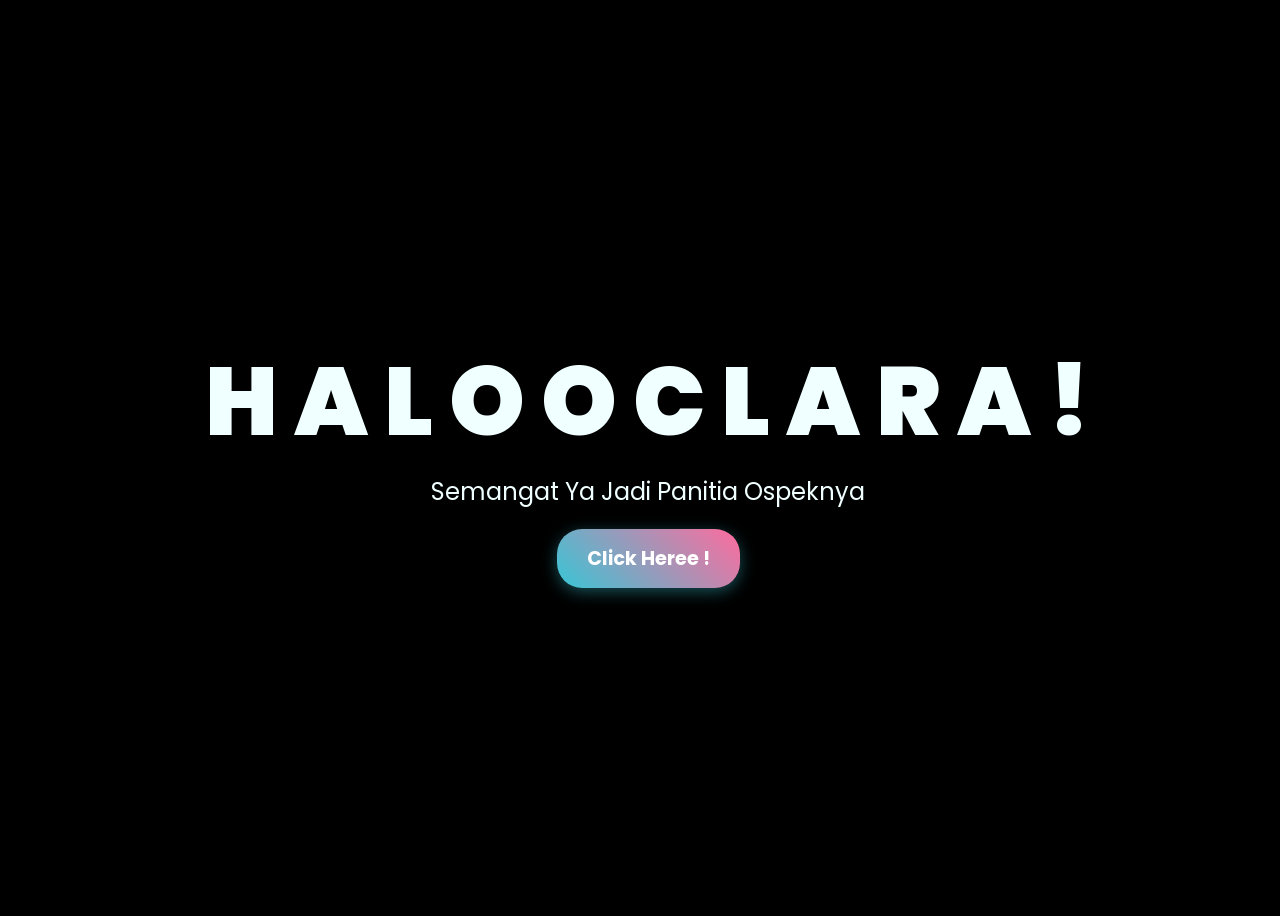
==== index.html @ 13ad7674 "Add files via upload" ====
<!DOCTYPE html>
<html lang="en">
<head>
    <meta charset="UTF-8">
    <meta http-equiv="X-UA-Compatible" content="IE=edge">
    <meta name="viewport" content="width=device-width, initial-scale=1.0">
    <link rel="stylesheet" href="style.css">
    <link rel="icon" href="flowers.png" type="image/x-icon">
    <title>Ini kado buat kmuu !! </3></title>
</head>
<body>
    <div class="greetings">
    <!-- silahkan menambah kata sesuai keinginan dengan <span>text...</span -->
        <span>H</span>
        <span>A</span>
        <span>L</span>
        <span>O</span>
        <span>O</span>
        <span>C</span>
        <span>L</span>
        <span>A</span>
        <span>R</span>
        <span>A</span>
        <span>!</span>
    
    </div>
    <div class="description">
        <span>Semangat Ya Jadi Panitia Ospeknya</span>
    </div>
    <div class="button">
        <button>
            <a href="flower.html">Click Heree !</a>
        </button>
        
    </div>
    <script src="main.js"></script>
</body>
</html>
---- style.css ----
@import url('https://fonts.googleapis.com/css2?family=Poppins:ital,wght@0,500;1,900&display=swap');
*{
    font-family: 'Poppins',cursive;
}
body{
    color: azure;
    width: 100%;
    height: 100vh;
    display: flex;
    flex-direction: column;
    align-items: center;
    justify-content: center;
    background-color: black;
}
.greetings{
    font-size: 6rem;
    font-weight: 900;
}
.greetings > span{
    animation: glow 2.5s ease-in-out infinite;
}
@keyframes glow {
    0%, 100% {
        color: #fff;
        text-shadow: 0 0 12px #39c6d6, 0 0 50px #39c6d6, 0 0 100px #39c6d6;
    }
    10%, 90% {
        color: #111;
        text-shadow: none;
    }
}

.greetings > span:nth-child(1) {
    animation-delay: 0s;
}
.greetings > span:nth-child(2) {
    animation-delay: 0.2s ;
}
.greetings > span:nth-child(3) {
    animation-delay: 0.4s ;
}
.greetings > span:nth-child(4) {
    animation-delay: 0.6s;
}
.greetings > span:nth-child(5) {
    animation-delay: 0.8s;
}
.greetings > span:nth-child(6) {
    animation-delay: 1s ;
}
.greetings > span:nth-child(7) {
    animation-delay: 1.2s ;
}
.greetings > span:nth-child(8) {
    animation-delay: 1.4s ;
}
.greetings > span:nth-child(9) {
    animation-delay: 1.6s ;
}
.greetings > span:nth-child(10) {
    animation-delay: 1.8s ;
}
.greetings > span:nth-child(11) {
    animation-delay: 2s ;
}
.greetings > span:nth-child(12) {
    animation-delay: 2.2s ;
}
.description{
    font-size: 1.5rem;
    margin-bottom: 20px;
}

.button button {
    background: linear-gradient(45deg, #39c6d6, #ff6b9d);
    border: none;
    padding: 15px 30px;
    font-size: 1.2rem;
    font-weight: bold;
    color: white;
    border-radius: 25px;
    cursor: pointer;
    box-shadow: 0 4px 15px rgba(57, 198, 214, 0.4);
    transition: all 0.3s ease;
    animation: pulse 2s infinite;
}

.button button:hover {
    transform: scale(1.05);
    box-shadow: 0 6px 20px rgba(57, 198, 214, 0.6);
    background: linear-gradient(45deg, #ff6b9d, #39c6d6);
}

.button a{
    text-decoration: none;
    font-size: 1.2rem;
    color: white;
    font-weight: bold;
}

@keyframes pulse {
    0% { box-shadow: 0 4px 15px rgba(57, 198, 214, 0.4); }
    50% { box-shadow: 0 4px 25px rgba(57, 198, 214, 0.8); }
    100% { box-shadow: 0 4px 15px rgba(57, 198, 214, 0.4); }
}

@media screen and (max-width:574px){
    .greetings{
        display: block;
        font-size: 3rem;
        font-weight: 500;
        text-align: center;
    }
    .description{
        font-size: 1rem;
    }
    
    .button a{
        font-size: .5rem;
    }
}
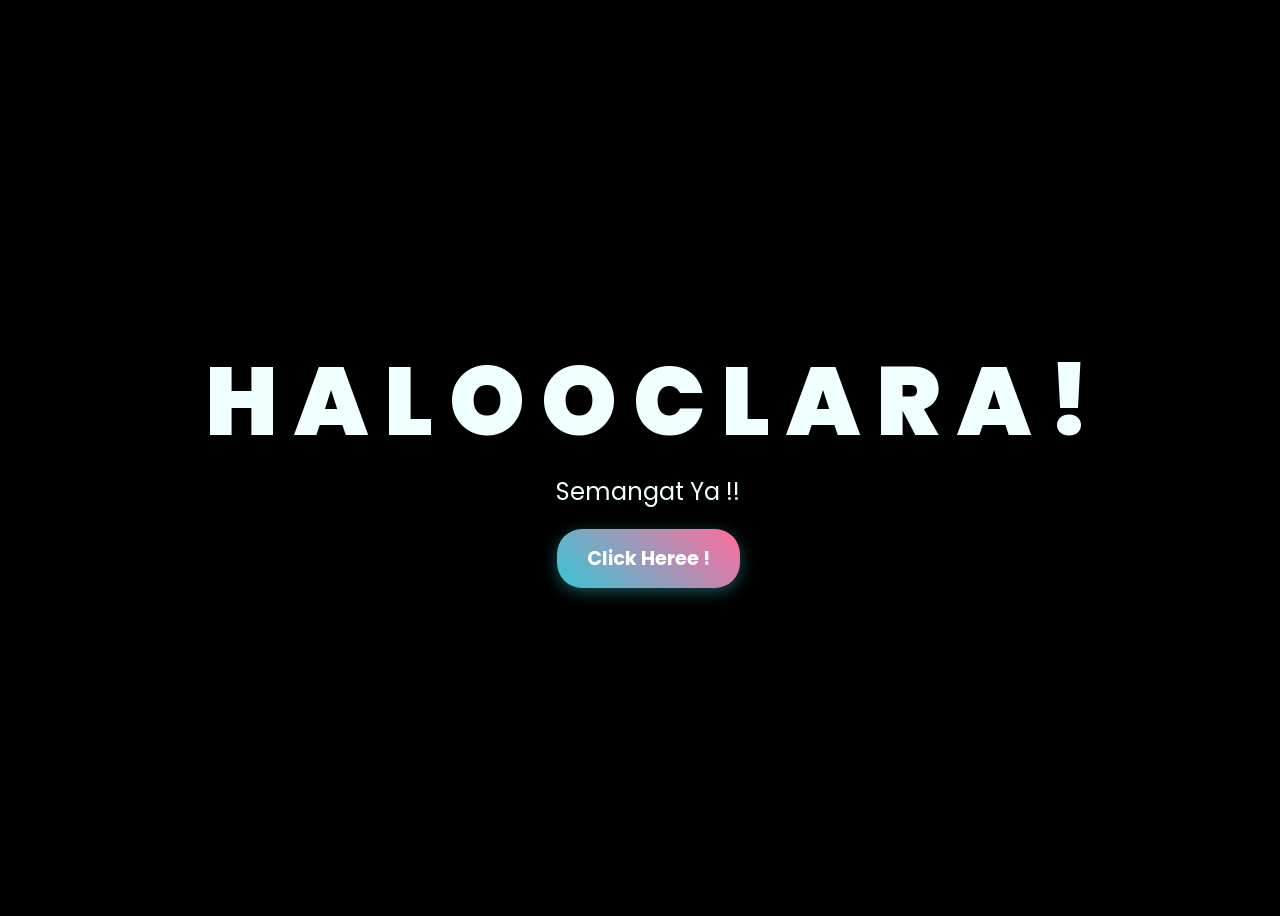
==== commit 3da1b55c: "Perbarui pesan dan judul" ====
--- a/index.html
+++ b/index.html
@@ -6,7 +6,7 @@
     <meta name="viewport" content="width=device-width, initial-scale=1.0">
     <link rel="stylesheet" href="style.css">
     <link rel="icon" href="flowers.png" type="image/x-icon">
-    <title>Ini kado buat kmuu !! </3></title>
+    <title>Ini kado buat uu !! </3></title>
 </head>
 <body>
     <div class="greetings">
@@ -25,7 +25,7 @@
     
     </div>
     <div class="description">
-        <span>Semangat Ya Jadi Panitia Ospeknya</span>
+        <span>Semangat Ya !!</span>
     </div>
     <div class="button">
         <button>
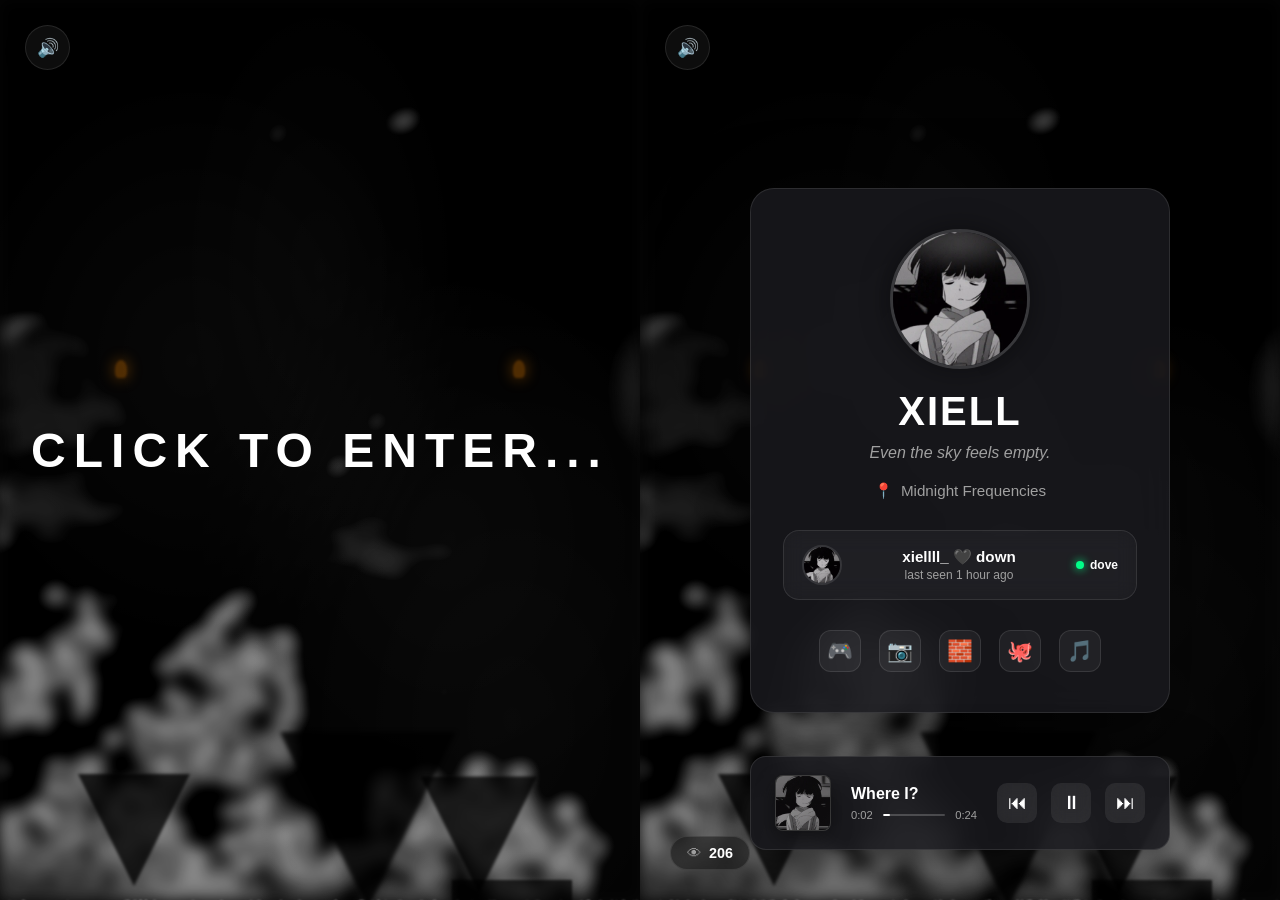
==== commit 6dc2cee8: "Buat UI dua halaman dark/moody dengan hiasan pendukung (pohon, pagoda, lampion, kabut)" ====
--- a/index.html
+++ b/index.html
@@ -6,33 +6,122 @@
     <meta name="viewport" content="width=device-width, initial-scale=1.0">
     <link rel="stylesheet" href="style.css">
     <link rel="icon" href="flowers.png" type="image/x-icon">
-    <title>Ini kado buat uu !! </3></title>
+    <title>XIELL | Midnight Frequencies</title>
 </head>
 <body>
-    <div class="greetings">
-    <!-- silahkan menambah kata sesuai keinginan dengan <span>text...</span -->
-        <span>H</span>
-        <span>A</span>
-        <span>L</span>
-        <span>O</span>
-        <span>O</span>
-        <span>C</span>
-        <span>L</span>
-        <span>A</span>
-        <span>R</span>
-        <span>A</span>
-        <span>!</span>
-    
+    <audio id="bg-music" src="music.mp3" loop></audio>
+
+    <div class="desktop-mockup">
+        <!-- Page 1: Landing Page -->
+        <div class="page page-1 active" id="page-1">
+            <div class="bg-layer"></div>
+            <div class="particles-container" id="particles-1"></div>
+
+            <!-- Hiasan pendukung: kabut tambahan -->
+            <div class="mist-layer mist-1"></div>
+            <div class="mist-layer mist-2"></div>
+
+            <!-- Siluet pohon dan bangunan Jepang -->
+            <div class="japanese-scene">
+                <div class="tree-silhouette tree-left"></div>
+                <div class="tree-silhouette tree-center"></div>
+                <div class="tree-silhouette tree-right"></div>
+                <div class="pagoda-silhouette"></div>
+                <div class="lantern lantern-left"></div>
+                <div class="lantern lantern-right"></div>
+            </div>
+
+            <div class="audio-toggle" id="audio-toggle">
+                <span class="audio-icon">🔊</span>
+            </div>
+
+            <div class="enter-content">
+                <h1 class="glow-text" id="enter-text">CLICK TO ENTER...</h1>
+            </div>
+        </div>
+
+        <!-- Page 2: Main Profile Page -->
+        <div class="page page-2" id="page-2">
+            <div class="bg-layer"></div>
+            <div class="particles-container" id="particles-2"></div>
+
+            <!-- Hiasan pendukung: kabut tambahan -->
+            <div class="mist-layer mist-1"></div>
+            <div class="mist-layer mist-2"></div>
+
+            <!-- Siluet pohon dan bangunan Jepang -->
+            <div class="japanese-scene">
+                <div class="tree-silhouette tree-left"></div>
+                <div class="tree-silhouette tree-center"></div>
+                <div class="tree-silhouette tree-right"></div>
+                <div class="pagoda-silhouette"></div>
+                <div class="lantern lantern-left"></div>
+                <div class="lantern lantern-right"></div>
+            </div>
+
+            <div class="audio-toggle" id="audio-toggle-2">
+                <span class="audio-icon">🔊</span>
+            </div>
+
+            <div class="viewer-count">
+                <span>👁</span> <span class="viewer-number">206</span>
+            </div>
+
+            <div class="profile-card">
+                <div class="profile-avatar">
+                    <img src="anime-girl-white-scarf-monochrome.webp" alt="Profile">
+                    <div class="halo"></div>
+                </div>
+                <h1 class="profile-name">XIELL</h1>
+                <p class="profile-status">Even the sky feels empty.</p>
+                <div class="profile-location">
+                    <span>📍</span> Midnight Frequencies
+                </div>
+
+                <div class="activity-card">
+                    <div class="activity-avatar">
+                        <img src="anime-girl-white-scarf-monochrome.webp" alt="Activity">
+                    </div>
+                    <div class="activity-info">
+                        <div class="activity-name">xiellll_ 🖤 down</div>
+                        <div class="activity-time">last seen 1 hour ago</div>
+                    </div>
+                    <div class="activity-badge">
+                        <span class="green-dot"></span>
+                        <span>dove</span>
+                    </div>
+                </div>
+
+                <div class="social-icons">
+                    <a href="#" class="social-icon" title="Discord">🎮</a>
+                    <a href="#" class="social-icon" title="Instagram">📷</a>
+                    <a href="#" class="social-icon" title="Roblox">🧱</a>
+                    <a href="#" class="social-icon" title="GitHub">🐙</a>
+                    <a href="#" class="social-icon" title="TikTok">🎵</a>
+                </div>
+            </div>
+
+            <div class="music-player">
+                <div class="album-thumb"></div>
+                <div class="music-info">
+                    <div class="song-title">Where I?</div>
+                    <div class="progress-container">
+                        <span class="time-current">0:02</span>
+                        <div class="progress-bar">
+                            <div class="progress-fill"></div>
+                        </div>
+                        <span class="time-total">0:24</span>
+                    </div>
+                </div>
+                <div class="music-controls">
+                    <button class="control-btn" title="Previous">⏮</button>
+                    <button class="control-btn pause-btn" title="Pause">⏸</button>
+                    <button class="control-btn" title="Next">⏭</button>
+                </div>
+            </div>
+        </div>
     </div>
-    <div class="description">
-        <span>Semangat Ya !!</span>
-    </div>
-    <div class="button">
-        <button>
-            <a href="flower.html">Click Heree !</a>
-        </button>
-        
-    </div>
-    <script src="main.js"></script>
+
+    <script src="script.js"></script>
 </body>
 </html>
--- a/style.css
+++ b/style.css
@@ -1,121 +1,716 @@
-@import url('https://fonts.googleapis.com/css2?family=Poppins:ital,wght@0,500;1,900&display=swap');
-*{
-    font-family: 'Poppins',cursive;
-}
-body{
-    color: azure;
+* {
+    margin: 0;
+    padding: 0;
+    box-sizing: border-box;
+}
+:root {
+    --bg-color: #050505;
+    --card-bg: rgba(25, 25, 30, 0.85);
+    --text-primary: #ffffff;
+    --text-secondary: #a0a0a0;
+    --border-color: rgba(255, 255, 255, 0.1);
+    --green-dot: #00ff88;
+    --transition: all 0.4s cubic-bezier(0.4, 0, 0.2, 1);
+}
+
+@import url('https://fonts.googleapis.com/css2?family=Inter:wght@300;400;600;800&display=swap');
+
+body {
+    font-family: 'Inter', sans-serif;
+    background-color: var(--bg-color);
+    color: var(--text-primary);
+    width: 100vw;
+    height: 100vh;
+    overflow: hidden;
+    position: relative;
+}
+.desktop-mockup {
+    display: flex;
+    width: 100vw;
+    height: 100vh;
+    position: relative;
+}
+
+.page {
+    width: 50%;
+    height: 100%;
+    position: relative;
+    overflow: hidden;
+    display: flex;
+    align-items: center;
+    justify-content: center;
+    transition: var(--transition);
+}
+
+.page.page-1 {
+    background: var(--bg-color);
+    z-index: 10;
+}
+
+.page.page-2 {
+    background: var(--bg-color);
+    z-index: 5;
+}
+
+.page.hidden {
+    opacity: 0;
+    pointer-events: none;
+}
+.bg-layer {
+    position: absolute;
+    top: 0;
+    left: 0;
     width: 100%;
-    height: 100vh;
-    display: flex;
-    flex-direction: column;
+    height: 100%;
+    z-index: 1;
+    background-image: url('moonlit-bloss.jpeg');
+    background-size: cover;
+    background-position: center;
+    background-repeat: no-repeat;
+    filter: blur(8px) brightness(0.6) contrast(1.2);
+    opacity: 0.95;
+}
+
+.particles-container {
+    position: absolute;
+    top: 0;
+    left: 0;
+    width: 100%;
+    height: 100%;
+    z-index: 2;
+    pointer-events: none;
+}
+
+.particle {
+    position: absolute;
+    background: rgba(255, 255, 255, 0.6);
+    border-radius: 50%;
+    pointer-events: none;
+    filter: blur(1px);
+}
+
+@keyframes floatParticle {
+    0% {
+        top: 100%;
+        opacity: 0;
+        transform: rotate(0deg);
+    }
+    10% {
+        opacity: 0.6;
+    }
+    90% {
+        opacity: 0.6;
+    }
+    100% {
+        top: -10%;
+        opacity: 0;
+        transform: rotate(360deg);
+    }
+}
+
+/* --- Hiasan Pendukung: Kabut Tambahan --- */
+.mist-layer {
+    position: absolute;
+    top: 0;
+    left: 0;
+    width: 100%;
+    height: 100%;
+    z-index: 3;
+    pointer-events: none;
+    opacity: 0.4;
+}
+
+.mist-layer.mist-1 {
+    background:
+        radial-gradient(ellipse at 30% 40%, rgba(255, 255, 255, 0.08) 0%, transparent 40%),
+        radial-gradient(ellipse at 70% 60%, rgba(255, 255, 255, 0.06) 0%, transparent 40%);
+    animation: mistMove1 12s ease-in-out infinite;
+}
+
+.mist-layer.mist-2 {
+    background:
+        radial-gradient(ellipse at 50% 30%, rgba(255, 255, 255, 0.05) 0%, transparent 35%),
+        radial-gradient(ellipse at 80% 80%, rgba(255, 255, 255, 0.07) 0%, transparent 45%);
+    animation: mistMove2 16s ease-in-out infinite reverse;
+}
+
+@keyframes mistMove1 {
+    0%, 100% { transform: translateX(-10%) translateY(0); }
+    50% { transform: translateX(10%) translateY(-5%); }
+}
+
+@keyframes mistMove2 {
+    0%, 100% { transform: translateX(0%) translateY(0); }
+    50% { transform: translateX(-8%) translateY(3%); }
+}
+
+/* --- Hiasan Pendukung: Siluet Pohon dan Bangunan Jepang --- */
+.japanese-scene {
+    position: absolute;
+    bottom: 0;
+    left: 0;
+    width: 100%;
+    height: 100%;
+    z-index: 4;
+    pointer-events: none;
+    overflow: hidden;
+}
+
+.tree-silhouette {
+    position: absolute;
+    bottom: 0;
+    width: 0;
+    height: 0;
+    border-left: 60px solid transparent;
+    border-right: 60px solid transparent;
+    border-top: 120px solid rgba(0, 0, 0, 0.85);
+    filter: blur(2px);
+    opacity: 0.9;
+    animation: treeSway 6s ease-in-out infinite;
+}
+
+.tree-silhouette.tree-left {
+    left: 10%;
+    transform: scale(0.8);
+    animation-delay: 0s;
+    border-top: 140px solid rgba(0, 0, 0, 0.85);
+    border-left: 70px solid transparent;
+    border-right: 70px solid transparent;
+}
+
+.tree-silhouette.tree-center {
+    left: 45%;
+    transform: scale(1.1);
+    animation-delay: 1.5s;
+    border-top: 160px solid rgba(0, 0, 0, 0.9);
+    border-left: 80px solid transparent;
+    border-right: 80px solid transparent;
+}
+
+.tree-silhouette.tree-right {
+    right: 15%;
+    transform: scale(0.9);
+    animation-delay: 3s;
+    border-top: 130px solid rgba(0, 0, 0, 0.85);
+    border-left: 65px solid transparent;
+    border-right: 65px solid transparent;
+}
+
+@keyframes treeSway {
+    0%, 100% { transform: rotate(-1deg); }
+    50% { transform: rotate(1deg); }
+}
+
+.pagoda-silhouette {
+    position: absolute;
+    bottom: 20px;
+    right: 20%;
+    width: 0;
+    height: 0;
+    z-index: 5;
+    opacity: 0.8;
+    filter: blur(1px);
+    animation: pagodaFloat 8s ease-in-out infinite;
+}
+
+.pagoda-silhouette::before,
+.pagoda-silhouette::after {
+    content: '';
+    position: absolute;
+    left: 50%;
+    transform: translateX(-50%);
+    background: rgba(0, 0, 0, 0.85);
+}
+
+.pagoda-silhouette::before {
+    top: 0;
+    width: 120px;
+    height: 160px;
+    clip-path: polygon(50% 0%, 0% 40%, 100% 40%, 50% 0%),
+               polygon(0% 40%, 100% 40%, 100% 60%, 0% 60%),
+               polygon(0% 60%, 100% 60%, 100% 80%, 0% 80%);
+    background: rgba(0, 0, 0, 0.85);
+}
+
+.pagoda-silhouette::after {
+    top: 160px;
+    width: 80px;
+    height: 60px;
+    clip-path: polygon(50% 0%, 0% 100%, 100% 100%);
+}
+
+@keyframes pagodaFloat {
+    0%, 100% { transform: translateY(0); }
+    50% { transform: translateY(-8px); }
+}
+
+/* Lampu lampion dekorasi kecil */
+.lantern {
+    position: absolute;
+    top: 40%;
+    width: 12px;
+    height: 18px;
+    background: rgba(255, 140, 0, 0.3);
+    border-radius: 50% 50% 30% 30%;
+    filter: blur(1px);
+    box-shadow: 0 0 15px rgba(255, 140, 0, 0.4);
+    animation: lanternFlicker 4s ease-in-out infinite;
+    pointer-events: none;
+}
+
+.lantern.lantern-left {
+    left: 18%;
+    animation-delay: 0s;
+}
+
+.lantern.lantern-right {
+    right: 18%;
+    animation-delay: 2s;
+}
+
+@keyframes lanternFlicker {
+    0%, 100% { opacity: 0.6; transform: scale(1); }
+    50% { opacity: 1; transform: scale(1.1); }
+}
+
+.audio-toggle {
+    position: absolute;
+    top: 25px;
+    left: 25px;
+    z-index: 100;
+    width: 45px;
+    height: 45px;
+    background: rgba(255, 255, 255, 0.05);
+    border: 1px solid rgba(255, 255, 255, 0.1);
+    border-radius: 50%;
+    display: flex;
     align-items: center;
     justify-content: center;
-    background-color: black;
-}
-.greetings{
-    font-size: 6rem;
-    font-weight: 900;
-}
-.greetings > span{
-    animation: glow 2.5s ease-in-out infinite;
-}
-@keyframes glow {
+    cursor: pointer;
+    backdrop-filter: blur(8px);
+    transition: var(--transition);
+    box-shadow: 0 4px 20px rgba(0, 0, 0, 0.3);
+}
+
+.audio-toggle:hover {
+    background: rgba(255, 255, 255, 0.1);
+    border-color: rgba(255, 255, 255, 0.3);
+    transform: scale(1.05);
+}
+
+.audio-toggle.muted .audio-icon {
+    filter: grayscale(1);
+    opacity: 0.5;
+}
+
+.audio-icon {
+    font-size: 18px;
+    transition: var(--transition);
+}
+
+.enter-content {
+    z-index: 50;
+    text-align: center;
+}
+.glow-text {
+    font-size: 3rem;
+    font-weight: 800;
+    letter-spacing: 8px;
+    color: #ffffff;
+    text-transform: uppercase;
+    cursor: pointer;
+    transition: var(--transition);
+}
+
+.glow-text:hover {
+    letter-spacing: 12px;
+    transform: scale(1.05);
+}
+
+@keyframes glowPulse {
     0%, 100% {
-        color: #fff;
-        text-shadow: 0 0 12px #39c6d6, 0 0 50px #39c6d6, 0 0 100px #39c6d6;
-    }
-    10%, 90% {
-        color: #111;
-        text-shadow: none;
-    }
-}
-
-.greetings > span:nth-child(1) {
-    animation-delay: 0s;
-}
-.greetings > span:nth-child(2) {
-    animation-delay: 0.2s ;
-}
-.greetings > span:nth-child(3) {
-    animation-delay: 0.4s ;
-}
-.greetings > span:nth-child(4) {
-    animation-delay: 0.6s;
-}
-.greetings > span:nth-child(5) {
-    animation-delay: 0.8s;
-}
-.greetings > span:nth-child(6) {
-    animation-delay: 1s ;
-}
-.greetings > span:nth-child(7) {
-    animation-delay: 1.2s ;
-}
-.greetings > span:nth-child(8) {
-    animation-delay: 1.4s ;
-}
-.greetings > span:nth-child(9) {
-    animation-delay: 1.6s ;
-}
-.greetings > span:nth-child(10) {
-    animation-delay: 1.8s ;
-}
-.greetings > span:nth-child(11) {
-    animation-delay: 2s ;
-}
-.greetings > span:nth-child(12) {
-    animation-delay: 2.2s ;
-}
-.description{
-    font-size: 1.5rem;
+        text-shadow: 0 0 20px rgba(255, 255, 255, 0.6), 0 0 40px rgba(255, 255, 255, 0.4);
+    }
+    50% {
+        text-shadow: 0 0 40px rgba(255, 255, 255, 1), 0 0 80px rgba(255, 255, 255, 0.8), 0 0 120px rgba(255, 255, 255, 0.6);
+    }
+}
+
+.glow-text {
+    animation: glowPulse 3s ease-in-out infinite;
+}
+.viewer-count {
+    position: absolute;
+    bottom: 30px;
+    left: 30px;
+    z-index: 100;
+    display: flex;
+    align-items: center;
+    gap: 8px;
+    font-size: 0.9rem;
+    color: var(--text-secondary);
+    background: rgba(0, 0, 0, 0.4);
+    padding: 8px 16px;
+    border-radius: 20px;
+    border: 1px solid var(--border-color);
+    backdrop-filter: blur(8px);
+}
+
+.viewer-number {
+    color: var(--text-primary);
+    font-weight: 600;
+}
+
+.profile-card {
+    z-index: 50;
+    width: 420px;
+    background: var(--card-bg);
+    border: 1px solid var(--border-color);
+    border-radius: 24px;
+    padding: 40px 32px;
+    text-align: center;
+    backdrop-filter: blur(20px);
+    box-shadow: 0 25px 80px rgba(0, 0, 0, 0.5);
+    position: relative;
+    animation: cardFloat 6s ease-in-out infinite;
+}
+
+@keyframes cardFloat {
+    0%, 100% { transform: translateY(0); }
+    50% { transform: translateY(-10px); }
+}
+
+.profile-avatar {
+    position: relative;
+    width: 140px;
+    height: 140px;
+    margin: 0 auto 20px;
+    border-radius: 50%;
+    overflow: hidden;
+    border: 3px solid rgba(255, 255, 255, 0.15);
+    box-shadow: 0 0 30px rgba(0, 0, 0, 0.4);
+}
+
+.profile-avatar img {
+    width: 100%;
+    height: 100%;
+    object-fit: cover;
+    display: block;
+}
+
+.halo {
+    position: absolute;
+    top: -20px;
+    left: 50%;
+    transform: translateX(-50%);
+    width: 160px;
+    height: 60px;
+    background: radial-gradient(ellipse at center, rgba(255, 255, 255, 0.3) 0%, transparent 70%);
+    border-radius: 50%;
+    filter: blur(10px);
+    animation: haloGlow 4s ease-in-out infinite;
+    pointer-events: none;
+}
+
+@keyframes haloGlow {
+    0%, 100% { opacity: 0.6; transform: translateX(-50%) scale(1); }
+    50% { opacity: 1; transform: translateX(-50%) scale(1.1); }
+}
+
+.profile-name {
+    font-size: 2.5rem;
+    font-weight: 800;
+    letter-spacing: 2px;
+    margin-bottom: 10px;
+    color: #ffffff;
+}
+
+.profile-status {
+    font-size: 1rem;
+    color: var(--text-secondary);
     margin-bottom: 20px;
-}
-
-.button button {
-    background: linear-gradient(45deg, #39c6d6, #ff6b9d);
+    font-style: italic;
+    font-weight: 400;
+}
+
+.profile-location {
+    display: flex;
+    align-items: center;
+    justify-content: center;
+    gap: 8px;
+    font-size: 0.95rem;
+    color: var(--text-secondary);
+    margin-bottom: 30px;
+}
+
+.activity-card {
+    display: flex;
+    align-items: center;
+    justify-content: space-between;
+    gap: 12px;
+    background: rgba(255, 255, 255, 0.03);
+    border: 1px solid var(--border-color);
+    border-radius: 16px;
+    padding: 14px 18px;
+    margin-bottom: 30px;
+    backdrop-filter: blur(10px);
+    transition: var(--transition);
+}
+
+.activity-card:hover {
+    background: rgba(255, 255, 255, 0.06);
+    border-color: rgba(255, 255, 255, 0.2);
+}
+
+.activity-avatar {
+    width: 40px;
+    height: 40px;
+    border-radius: 50%;
+    overflow: hidden;
+    border: 2px solid rgba(255, 255, 255, 0.1);
+}
+
+.activity-avatar img {
+    width: 100%;
+    height: 100%;
+    object-fit: cover;
+    display: block;
+}
+
+.activity-info {
+    flex: 1;
+    min-width: 0;
+}
+
+.activity-name {
+    font-size: 0.95rem;
+    font-weight: 600;
+    color: #ffffff;
+    white-space: nowrap;
+    overflow: hidden;
+    text-overflow: ellipsis;
+}
+
+.activity-time {
+    font-size: 0.75rem;
+    color: var(--text-secondary);
+    margin-top: 2px;
+}
+
+.activity-badge {
+    display: flex;
+    align-items: center;
+    gap: 6px;
+    font-size: 0.75rem;
+    font-weight: 600;
+}
+
+.green-dot {
+    width: 8px;
+    height: 8px;
+    background: var(--green-dot);
+    border-radius: 50%;
+    box-shadow: 0 0 10px var(--green-dot);
+    animation: blinkGreen 2s ease-in-out infinite;
+}
+
+@keyframes blinkGreen {
+    0%, 100% { opacity: 1; }
+    50% { opacity: 0.4; }
+}
+
+.social-icons {
+    display: flex;
+    justify-content: center;
+    gap: 18px;
+}
+
+.social-icon {
+    width: 42px;
+    height: 42px;
+    border-radius: 12px;
+    background: rgba(255, 255, 255, 0.05);
+    border: 1px solid var(--border-color);
+    color: #ffffff;
+    font-size: 1.3rem;
+    display: flex;
+    align-items: center;
+    justify-content: center;
+    text-decoration: none;
+    transition: var(--transition);
+    cursor: pointer;
+}
+
+.social-icon:hover {
+    background: rgba(255, 255, 255, 0.15);
+    border-color: rgba(255, 255, 255, 0.3);
+    transform: translateY(-3px);
+    box-shadow: 0 10px 30px rgba(0, 0, 0, 0.4);
+}
+
+.music-player {
+    position: absolute;
+    bottom: 50px;
+    left: 50%;
+    transform: translateX(-50%);
+    z-index: 50;
+    width: 420px;
+    background: var(--card-bg);
+    border: 1px solid var(--border-color);
+    border-radius: 16px;
+    padding: 18px 24px;
+    backdrop-filter: blur(20px);
+    box-shadow: 0 20px 60px rgba(0, 0, 0, 0.5);
+    display: flex;
+    align-items: center;
+    gap: 20px;
+}
+
+.album-thumb {
+    width: 56px;
+    height: 56px;
+    border-radius: 8px;
+    background: linear-gradient(135deg, #1a1a1a 0%, #2a2a2a 100%);
+    border: 1px solid var(--border-color);
+    box-shadow: 0 8px 20px rgba(0, 0, 0, 0.4);
+    flex-shrink: 0;
+    position: relative;
+    overflow: hidden;
+}
+
+.album-thumb::before {
+    content: '';
+    position: absolute;
+    top: 0;
+    left: 0;
+    right: 0;
+    bottom: 0;
+    background: url('anime-girl-white-scarf-monochrome.webp') center/cover;
+    opacity: 0.7;
+}
+
+.music-info {
+    flex: 1;
+    min-width: 0;
+}
+
+.song-title {
+    font-size: 1rem;
+    font-weight: 600;
+    color: #ffffff;
+    margin-bottom: 6px;
+    white-space: nowrap;
+    overflow: hidden;
+    text-overflow: ellipsis;
+}
+
+.progress-container {
+    display: flex;
+    align-items: center;
+    gap: 10px;
+}
+
+.time-current,
+.time-total {
+    font-size: 0.7rem;
+    color: var(--text-secondary);
+    font-variant-numeric: tabular-nums;
+}
+
+.progress-bar {
+    flex: 1;
+    height: 2px;
+    background: rgba(255, 255, 255, 0.2);
+    border-radius: 2px;
+    overflow: hidden;
+    position: relative;
+    cursor: pointer;
+}
+
+.progress-fill {
+    height: 100%;
+    background: #ffffff;
+    width: 8%;
+    border-radius: 2px;
+    transition: width 0.1s linear;
+}
+
+.music-controls {
+    display: flex;
+    gap: 14px;
+    flex-shrink: 0;
+}
+
+.control-btn {
+    width: 40px;
+    height: 40px;
+    border-radius: 10px;
     border: none;
-    padding: 15px 30px;
+    background: rgba(255, 255, 255, 0.08);
+    color: #ffffff;
     font-size: 1.2rem;
-    font-weight: bold;
-    color: white;
-    border-radius: 25px;
+    display: flex;
+    align-items: center;
+    justify-content: center;
     cursor: pointer;
-    box-shadow: 0 4px 15px rgba(57, 198, 214, 0.4);
-    transition: all 0.3s ease;
-    animation: pulse 2s infinite;
-}
-
-.button button:hover {
-    transform: scale(1.05);
-    box-shadow: 0 6px 20px rgba(57, 198, 214, 0.6);
-    background: linear-gradient(45deg, #ff6b9d, #39c6d6);
-}
-
-.button a{
-    text-decoration: none;
-    font-size: 1.2rem;
-    color: white;
-    font-weight: bold;
-}
-
-@keyframes pulse {
-    0% { box-shadow: 0 4px 15px rgba(57, 198, 214, 0.4); }
-    50% { box-shadow: 0 4px 25px rgba(57, 198, 214, 0.8); }
-    100% { box-shadow: 0 4px 15px rgba(57, 198, 214, 0.4); }
-}
-
-@media screen and (max-width:574px){
-    .greetings{
-        display: block;
-        font-size: 3rem;
-        font-weight: 500;
-        text-align: center;
-    }
-    .description{
-        font-size: 1rem;
-    }
-    
-    .button a{
-        font-size: .5rem;
+    transition: var(--transition);
+    backdrop-filter: blur(8px);
+}
+
+.control-btn:hover {
+    background: rgba(255, 255, 255, 0.2);
+    transform: scale(1.1);
+}
+
+.control-btn:active {
+    transform: scale(0.9);
+}
+
+@media (max-width: 1200px) {
+    .desktop-mockup {
+        flex-direction: column;
+    }
+    .page {
+        width: 100%;
+        height: 50vh;
+    }
+    .profile-card {
+        width: 340px;
+        padding: 30px 24px;
+    }
+    .profile-name {
+        font-size: 2rem;
+    }
+    .music-player {
+        width: 340px;
+        bottom: 30px;
+    }
+}
+
+@media (max-width: 768px) {
+    .glow-text {
+        font-size: 1.8rem;
+        letter-spacing: 4px;
+    }
+    .profile-card {
+        width: 280px;
+        padding: 24px 20px;
+    }
+    .profile-name {
+        font-size: 1.7rem;
+    }
+    .music-player {
+        width: 280px;
+        padding: 14px 18px;
+        gap: 12px;
+    }
+    .album-thumb {
+        width: 48px;
+        height: 48px;
+    }
+    .social-icon {
+        width: 36px;
+        height: 36px;
+        font-size: 1.1rem;
     }
 }
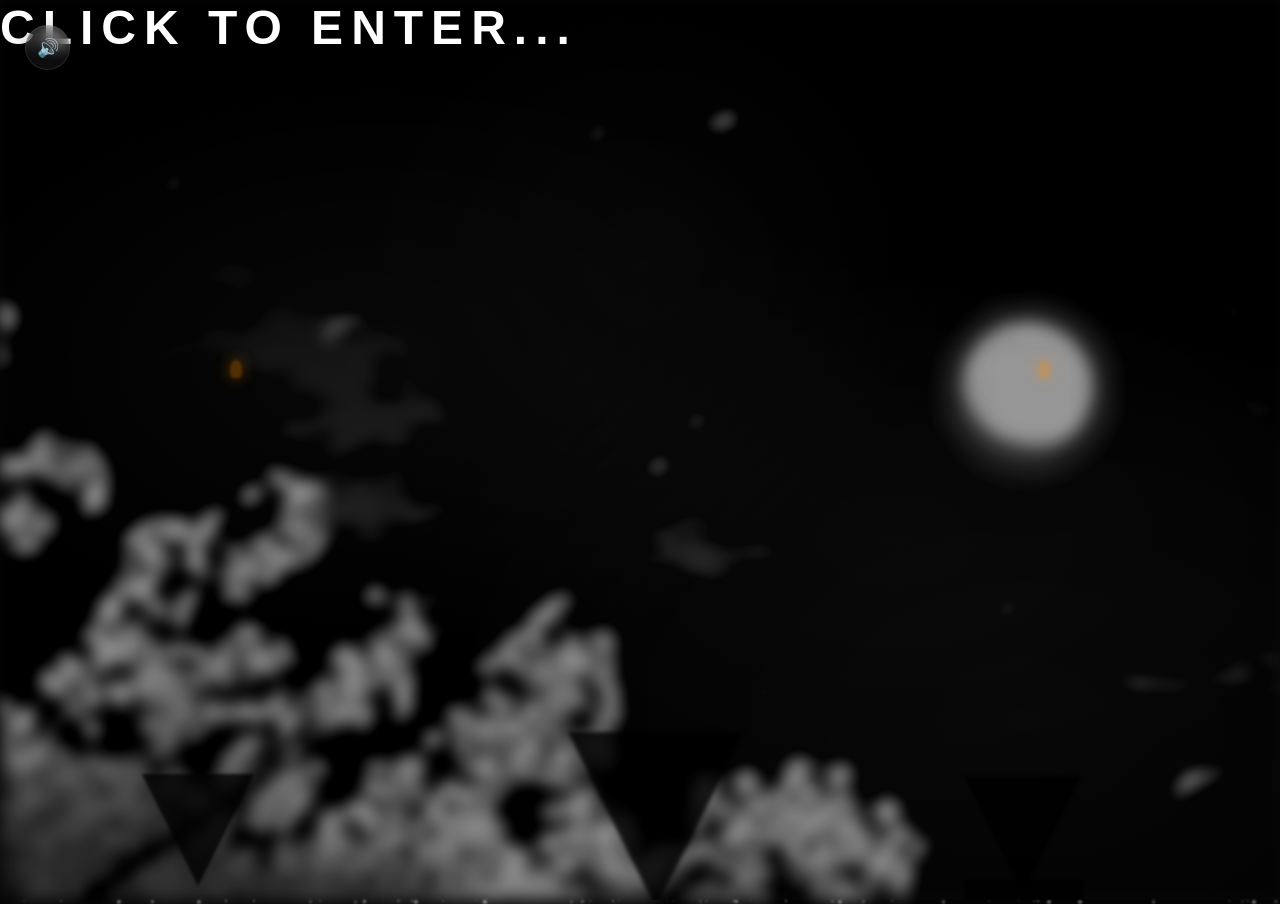
==== commit 20a95ec3: "Pisah menjadi 2 halaman terpisah: index.html (Landing/Enter) dan page2.html (Main Profile)" ====
--- a/index.html
+++ b/index.html
@@ -6,119 +6,35 @@
     <meta name="viewport" content="width=device-width, initial-scale=1.0">
     <link rel="stylesheet" href="style.css">
     <link rel="icon" href="flowers.png" type="image/x-icon">
-    <title>XIELL | Midnight Frequencies</title>
+    <title>XIELL | Halaman Masuk</title>
 </head>
 <body>
     <audio id="bg-music" src="music.mp3" loop></audio>
 
-    <div class="desktop-mockup">
-        <!-- Page 1: Landing Page -->
-        <div class="page page-1 active" id="page-1">
-            <div class="bg-layer"></div>
-            <div class="particles-container" id="particles-1"></div>
+    <div class="desktop-mockup page-1">
+        <div class="bg-layer"></div>
+        <div class="particles-container" id="particles-1"></div>
 
-            <!-- Hiasan pendukung: kabut tambahan -->
-            <div class="mist-layer mist-1"></div>
-            <div class="mist-layer mist-2"></div>
+        <!-- Hiasan pendukung: kabut tambahan -->
+        <div class="mist-layer mist-1"></div>
+        <div class="mist-layer mist-2"></div>
 
-            <!-- Siluet pohon dan bangunan Jepang -->
-            <div class="japanese-scene">
-                <div class="tree-silhouette tree-left"></div>
-                <div class="tree-silhouette tree-center"></div>
-                <div class="tree-silhouette tree-right"></div>
-                <div class="pagoda-silhouette"></div>
-                <div class="lantern lantern-left"></div>
-                <div class="lantern lantern-right"></div>
-            </div>
-
-            <div class="audio-toggle" id="audio-toggle">
-                <span class="audio-icon">🔊</span>
-            </div>
-
-            <div class="enter-content">
-                <h1 class="glow-text" id="enter-text">CLICK TO ENTER...</h1>
-            </div>
+        <!-- Siluet pohon dan bangunan Jepang -->
+        <div class="japanese-scene">
+            <div class="tree-silhouette tree-left"></div>
+            <div class="tree-silhouette tree-center"></div>
+            <div class="tree-silhouette tree-right"></div>
+            <div class="pagoda-silhouette"></div>
+            <div class="lantern lantern-left"></div>
+            <div class="lantern lantern-right"></div>
         </div>
 
-        <!-- Page 2: Main Profile Page -->
-        <div class="page page-2" id="page-2">
-            <div class="bg-layer"></div>
-            <div class="particles-container" id="particles-2"></div>
+        <div class="audio-toggle" id="audio-toggle">
+            <span class="audio-icon">🔊</span>
+        </div>
 
-            <!-- Hiasan pendukung: kabut tambahan -->
-            <div class="mist-layer mist-1"></div>
-            <div class="mist-layer mist-2"></div>
-
-            <!-- Siluet pohon dan bangunan Jepang -->
-            <div class="japanese-scene">
-                <div class="tree-silhouette tree-left"></div>
-                <div class="tree-silhouette tree-center"></div>
-                <div class="tree-silhouette tree-right"></div>
-                <div class="pagoda-silhouette"></div>
-                <div class="lantern lantern-left"></div>
-                <div class="lantern lantern-right"></div>
-            </div>
-
-            <div class="audio-toggle" id="audio-toggle-2">
-                <span class="audio-icon">🔊</span>
-            </div>
-
-            <div class="viewer-count">
-                <span>👁</span> <span class="viewer-number">206</span>
-            </div>
-
-            <div class="profile-card">
-                <div class="profile-avatar">
-                    <img src="anime-girl-white-scarf-monochrome.webp" alt="Profile">
-                    <div class="halo"></div>
-                </div>
-                <h1 class="profile-name">XIELL</h1>
-                <p class="profile-status">Even the sky feels empty.</p>
-                <div class="profile-location">
-                    <span>📍</span> Midnight Frequencies
-                </div>
-
-                <div class="activity-card">
-                    <div class="activity-avatar">
-                        <img src="anime-girl-white-scarf-monochrome.webp" alt="Activity">
-                    </div>
-                    <div class="activity-info">
-                        <div class="activity-name">xiellll_ 🖤 down</div>
-                        <div class="activity-time">last seen 1 hour ago</div>
-                    </div>
-                    <div class="activity-badge">
-                        <span class="green-dot"></span>
-                        <span>dove</span>
-                    </div>
-                </div>
-
-                <div class="social-icons">
-                    <a href="#" class="social-icon" title="Discord">🎮</a>
-                    <a href="#" class="social-icon" title="Instagram">📷</a>
-                    <a href="#" class="social-icon" title="Roblox">🧱</a>
-                    <a href="#" class="social-icon" title="GitHub">🐙</a>
-                    <a href="#" class="social-icon" title="TikTok">🎵</a>
-                </div>
-            </div>
-
-            <div class="music-player">
-                <div class="album-thumb"></div>
-                <div class="music-info">
-                    <div class="song-title">Where I?</div>
-                    <div class="progress-container">
-                        <span class="time-current">0:02</span>
-                        <div class="progress-bar">
-                            <div class="progress-fill"></div>
-                        </div>
-                        <span class="time-total">0:24</span>
-                    </div>
-                </div>
-                <div class="music-controls">
-                    <button class="control-btn" title="Previous">⏮</button>
-                    <button class="control-btn pause-btn" title="Pause">⏸</button>
-                    <button class="control-btn" title="Next">⏭</button>
-                </div>
-            </div>
+        <div class="enter-content">
+            <h1 class="glow-text" id="enter-text">CLICK TO ENTER...</h1>
         </div>
     </div>
 
